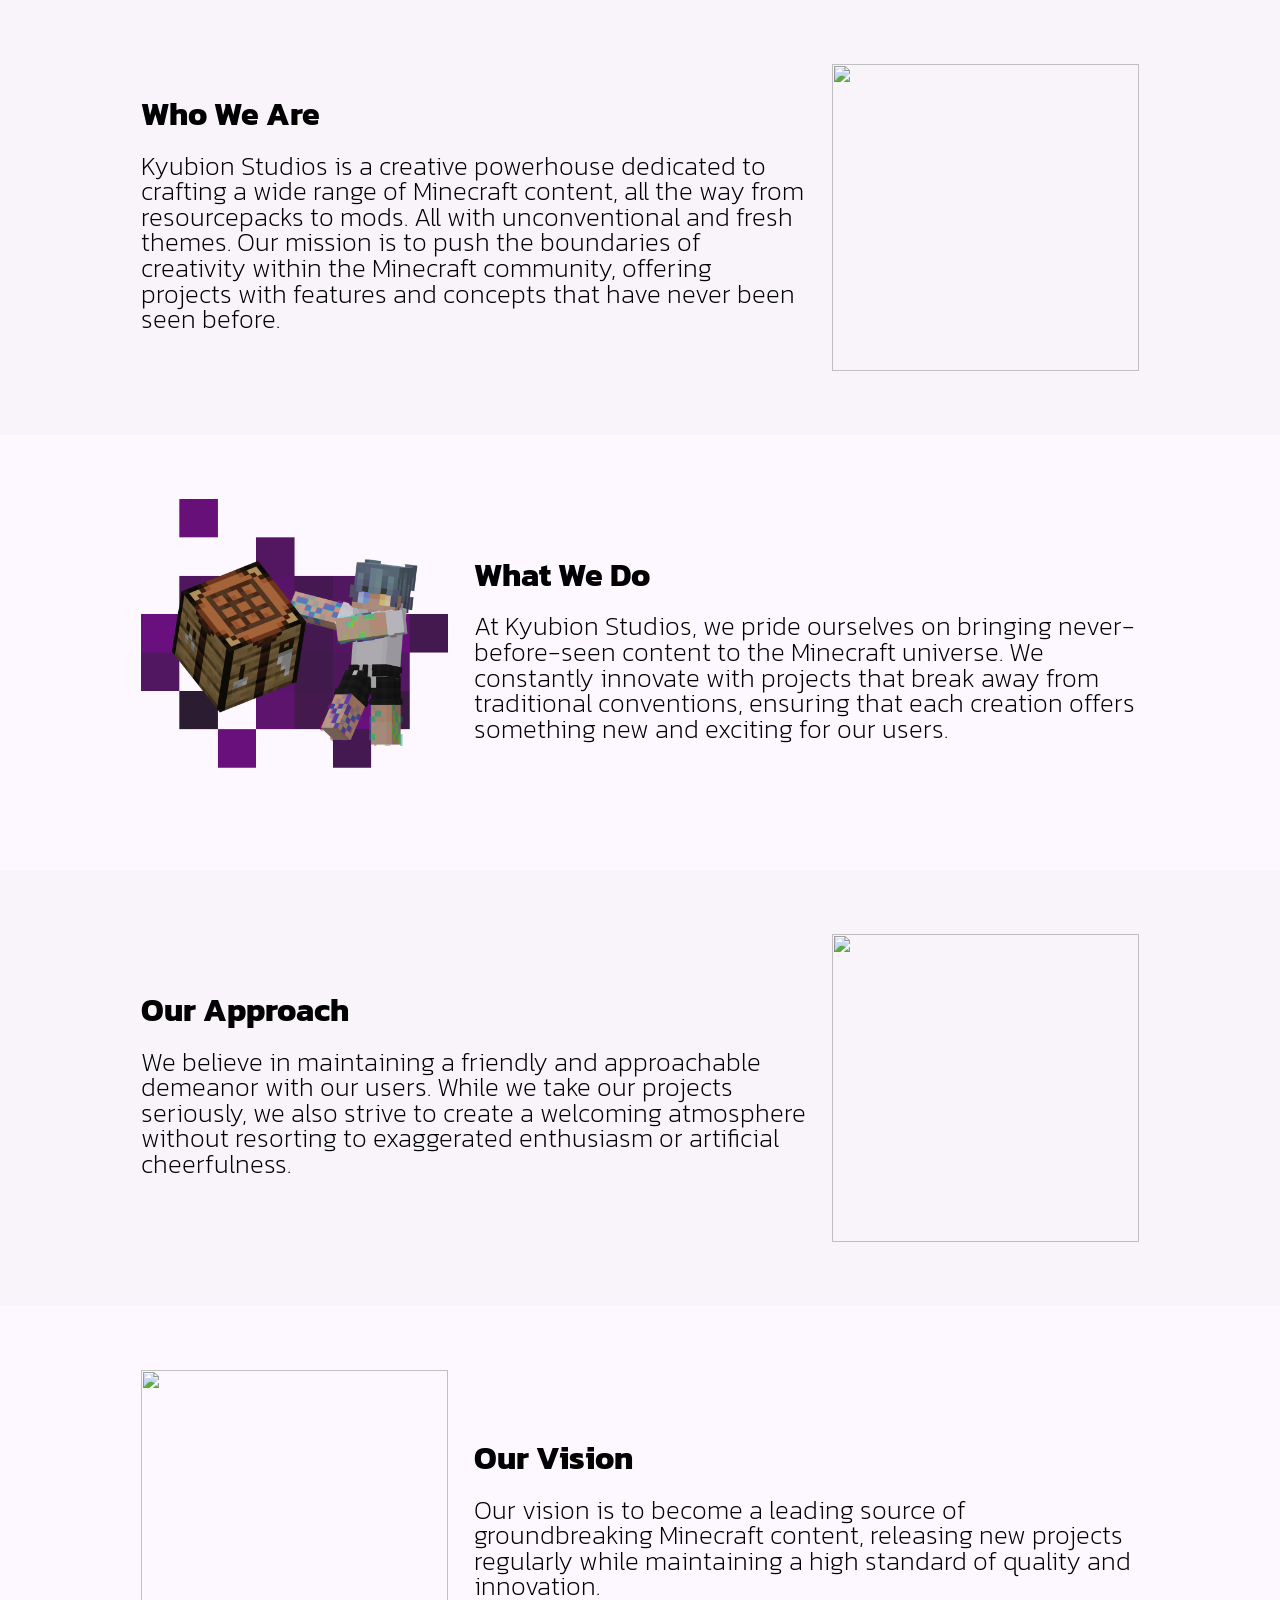
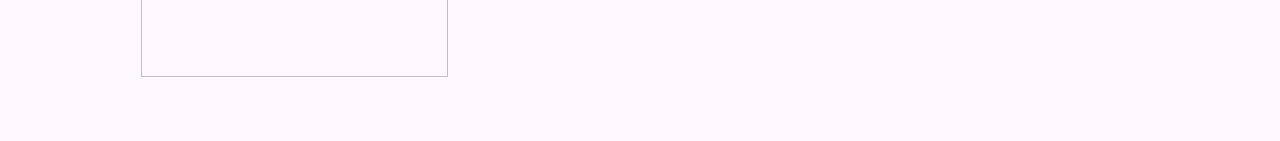
==== index.html @ 0e4218f9 "Development update" ====
<!DOCTYPE html>
<html lang="en">
  <head>
    <meta charset="UTF-8" />
    <meta name="viewport" content="width=device-width, initial-scale=1.0" />
    <link rel="stylesheet" href="header.css" />
    <link rel="stylesheet" href="main.css" />
    <link rel="stylesheet" href="footer.css" />
    <link rel="website icon" type="png" href="logo.png" />
    <title>Kyubion Studios</title>
  </head>
  <body>
    <header include-html="header.html"></header>
    <main>
      <section>
        <content>
          <h2>Who We Are</h2>
          <p>
            Kyubion Studios is a creative powerhouse dedicated to crafting a wide range of Minecraft content, all the way from resourcepacks to mods. All with unconventional and fresh themes. Our mission is to push the boundaries of creativity within the Minecraft community, offering projects with features and concepts that have never been seen before.
          </p>
        </content>
        <img src="wilyicaro_waving_with_chain_command_block.png" />
      </section>
      <section>
        <img src="ocoralznn_showing_crafting_table.png" />
        <content>
          <h2>What We Do</h2>
          <p>
            At Kyubion Studios, we pride ourselves on bringing never-before-seen content to the Minecraft universe. We constantly innovate with projects that break away from traditional conventions, ensuring that each creation offers something new and exciting for our users.
          </p>
        </content>
      </section>
      <section>
        <content>
          <h2>Our Approach</h2>
          <p>
            We believe in maintaining a friendly and approachable demeanor with our users. While we take our projects seriously, we also strive to create a welcoming atmosphere without resorting to exaggerated enthusiasm or artificial cheerfulness.
          </p>
        </content>
        <img src="noor_petting_spotted_wolf.png" />
      </section>
      <section>
        <img src="ari_using_spyglass.png" />
        <content>
          <h2>Our Vision</h2>
          <p>
            Our vision is to become a leading source of groundbreaking Minecraft content, releasing new projects regularly while maintaining a high standard of quality and innovation.
          </p>
        </content>
      </section>
    </main>
      <footer include-html="footer.html"></footer>
    <script src="include.js"></script>
  </body>
</html>
---- main.css ----
@import url("https://fonts.googleapis.com/css2?family=Kanit:ital,wght@0,100;0,200;0,300;0,400;0,500;0,600;0,700;0,800;0,900;1,100;1,200;1,300;1,400;1,500;1,600;1,700;1,800;1,900&family=Public+Sans&display=swap");

/* Reset */
* {
  margin: 0;
  padding: 0;
  font-family: "Kanit";
  border: 0;
  text-decoration: none;
}

/* Variables */
:root {
  /* Theme */
  --0cbc23af-08ba-4603-b0d4-faf972f132fb: #6e0f83;
  --d53153c5-2bb6-4e80-8a94-25578440e6e1: #fefefe;
  --6b1ee82f-3cb6-4887-b0fd-57c6d8aeea60: #000000;
  --34ace198-814d-4bdd-a836-f8d0bd5d73f1: #fdf8ff;
  --fab086d1-ad61-4538-9c7f-c8f016f77d40: #f8f4fa;
}

/* Styling */
main {
  color: var(--6b1ee82f-3cb6-4887-b0fd-57c6d8aeea60);
  background: var(--fab086d1-ad61-4538-9c7f-c8f016f77d40);
}

main section:nth-child(even) {
  background: var(--34ace198-814d-4bdd-a836-f8d0bd5d73f1);
}

main section content p {
  font-weight: 250;
  color: var(--6b1ee82f-3cb6-4887-B0FD-57c6d8aeea60);
}

/* Behaviour */
main {
  display: flex;
  flex-direction: column;
}

main section {
  padding: 5vw 11vw;
  display: flex;
  flex-direction: row;
  gap: 2vw;
}

main section content {
  display: flex;
  justify-content: center;
  flex-direction: column;
  gap: 2vw;
}

/* Blocks */
main section h2 {
  font-size: 2.5vw;
  line-height: 2vw;
}

main section p {
  font-size: 2vw;
  font-weight: 300;
  line-height: 2vw;
  color: var(--6b1ee82f-3cb6-4887-B0FD-57c6d8aeea60);
}

main section img {
  width: 24vw;
  height: 24vw;
}

/* Scrollbar */
::-webkit-scrollbar {
  width: 0.5rem;
}
::-webkit-scrollbar-track {
  background: #999;
  position: fixed;
}
::-webkit-scrollbar-thumb {
  background: #555;
}
::-webkit-scrollbar-thumb:hover {
  background: #444;
  border-radius: 100vw;
}
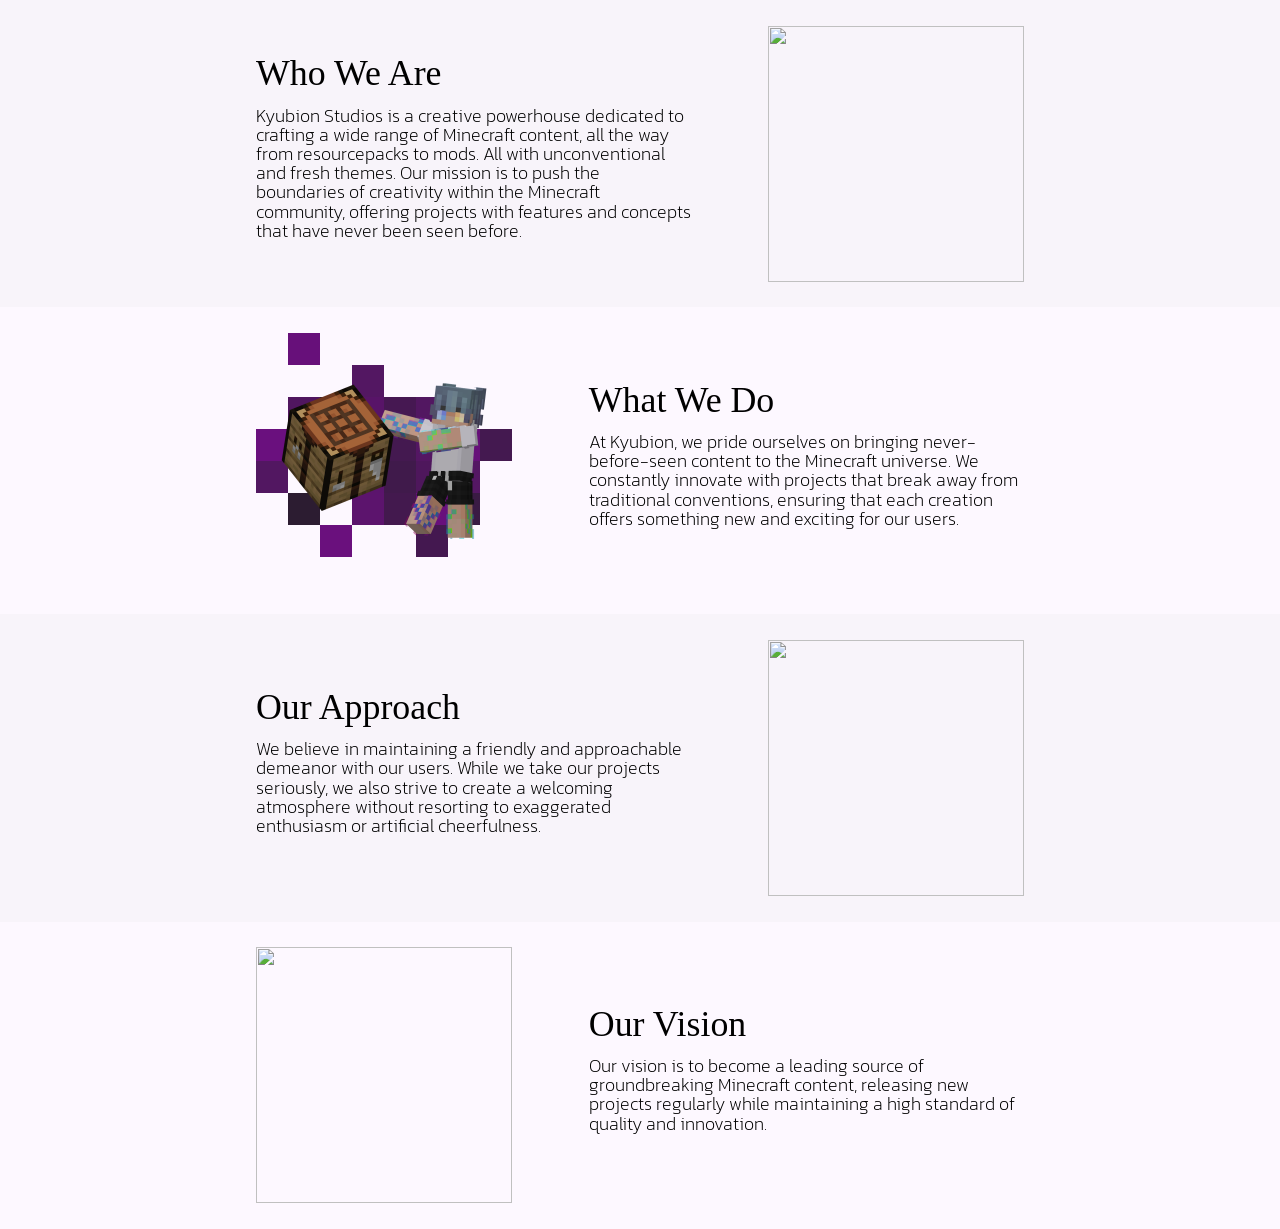
==== commit 07b06ec5: "Development update 4" ====
--- a/index.html
+++ b/index.html
@@ -26,7 +26,7 @@
         <content>
           <h2>What We Do</h2>
           <p>
-            At Kyubion Studios, we pride ourselves on bringing never-before-seen content to the Minecraft universe. We constantly innovate with projects that break away from traditional conventions, ensuring that each creation offers something new and exciting for our users.
+            At Kyubion, we pride ourselves on bringing never-before-seen content to the Minecraft universe. We constantly innovate with projects that break away from traditional conventions, ensuring that each creation offers something new and exciting for our users.
           </p>
         </content>
       </section>
--- a/main.css
+++ b/main.css
@@ -41,10 +41,10 @@
 }
 
 main section {
-  padding: 5vw 11vw;
+  padding: 2vw 20vw;
   display: flex;
   flex-direction: row;
-  gap: 2vw;
+  gap: 6vw;
 }
 
 main section content {
@@ -55,21 +55,40 @@
 }
 
 /* Blocks */
+main section h1 {
+  font-size: 3vw;
+  font-weight: 600;
+  line-height: 1vw;
+}
+
 main section h2 {
-  font-size: 2.5vw;
-  line-height: 2vw;
+  font-size: 2.8vw;
+  font-weight: 500;
+  line-height: 1vw;
+}
+
+main section h3 {
+  font-size: 2vw;
+  font-weight: 320;
+  line-height: 1vw;
+}
+
+main section h5 {
+  font-size: 2vw;
+  font-weight: 380;
+  line-height: 0vw;
 }
 
 main section p {
-  font-size: 2vw;
-  font-weight: 300;
-  line-height: 2vw;
+  font-size: 1.4vw;
+  font-weight: 310;
+  line-height: 1.5vw;
   color: var(--6b1ee82f-3cb6-4887-B0FD-57c6d8aeea60);
 }
 
 main section img {
-  width: 24vw;
-  height: 24vw;
+  width: 20vw;
+  height: 20vw;
 }
 
 /* Scrollbar */
--- a/footer.css
+++ b/footer.css
@@ -0,0 +1,89 @@
+/* Styling */
+footer {
+  background-color: var(--6b1ee82f-3cb6-4887-b0fd-57c6d8aeea60);
+}
+
+footer * {
+  color: var(--d53153c5-2bb6-4e80-8a94-25578440e6e1);
+}
+
+footer nav ul {
+  list-style: none;
+}
+
+footer nav ul a:hover {
+  text-decoration: underline;
+}
+
+footer nav ul li span {
+  text-decoration: line-through;
+
+}
+
+footer nav button {
+  color: var(--6b1ee82f-3cb6-4887-B0FD-57c6d8aeea60);
+  background: var(--d53153c5-2bb6-4e80-8a94-25578440e6e1);
+  border-radius: 1vw;
+}
+
+footer nav button:hover {
+  color: var(--6b1ee82f-3cb6-4887-b0fd-57c6d8aeea60);
+  background: var(--34ace198-814d-4bdd-a836-f8d0bd5d73f1);
+  border-radius: 1vw;
+}
+
+/* Behaviour */
+footer nav button:hover {
+  cursor: pointer;
+}
+
+/* Layout */
+footer {
+  display: flex;
+  flex-direction: column;
+}
+
+footer nav {
+  display: flex;
+  justify-content: space-between;
+  align-items: center;
+  padding: 1.2vw 3vw;
+}
+
+footer nav ul {
+  display: flex;
+  gap: 8vw;
+}
+
+footer nav button {
+  padding: 1.2vw 5vw;
+}
+
+footer nav img {
+  width: 6vw;
+}
+
+footer #title {
+  display: flex;
+  justify-content: center;
+  padding: 8vw 12vw 12vw 12vw;
+}
+
+/* Blocks */
+footer nav img {
+  width: 10vw;
+}
+
+footer nav button {
+  font-size: 1vw;
+}
+
+footer nav ul {
+  font-size: 1.2vw;
+}
+
+footer #title h1 {
+  text-align: center;
+  font-size: 7.9vw;
+  font-weight: 900;
+}
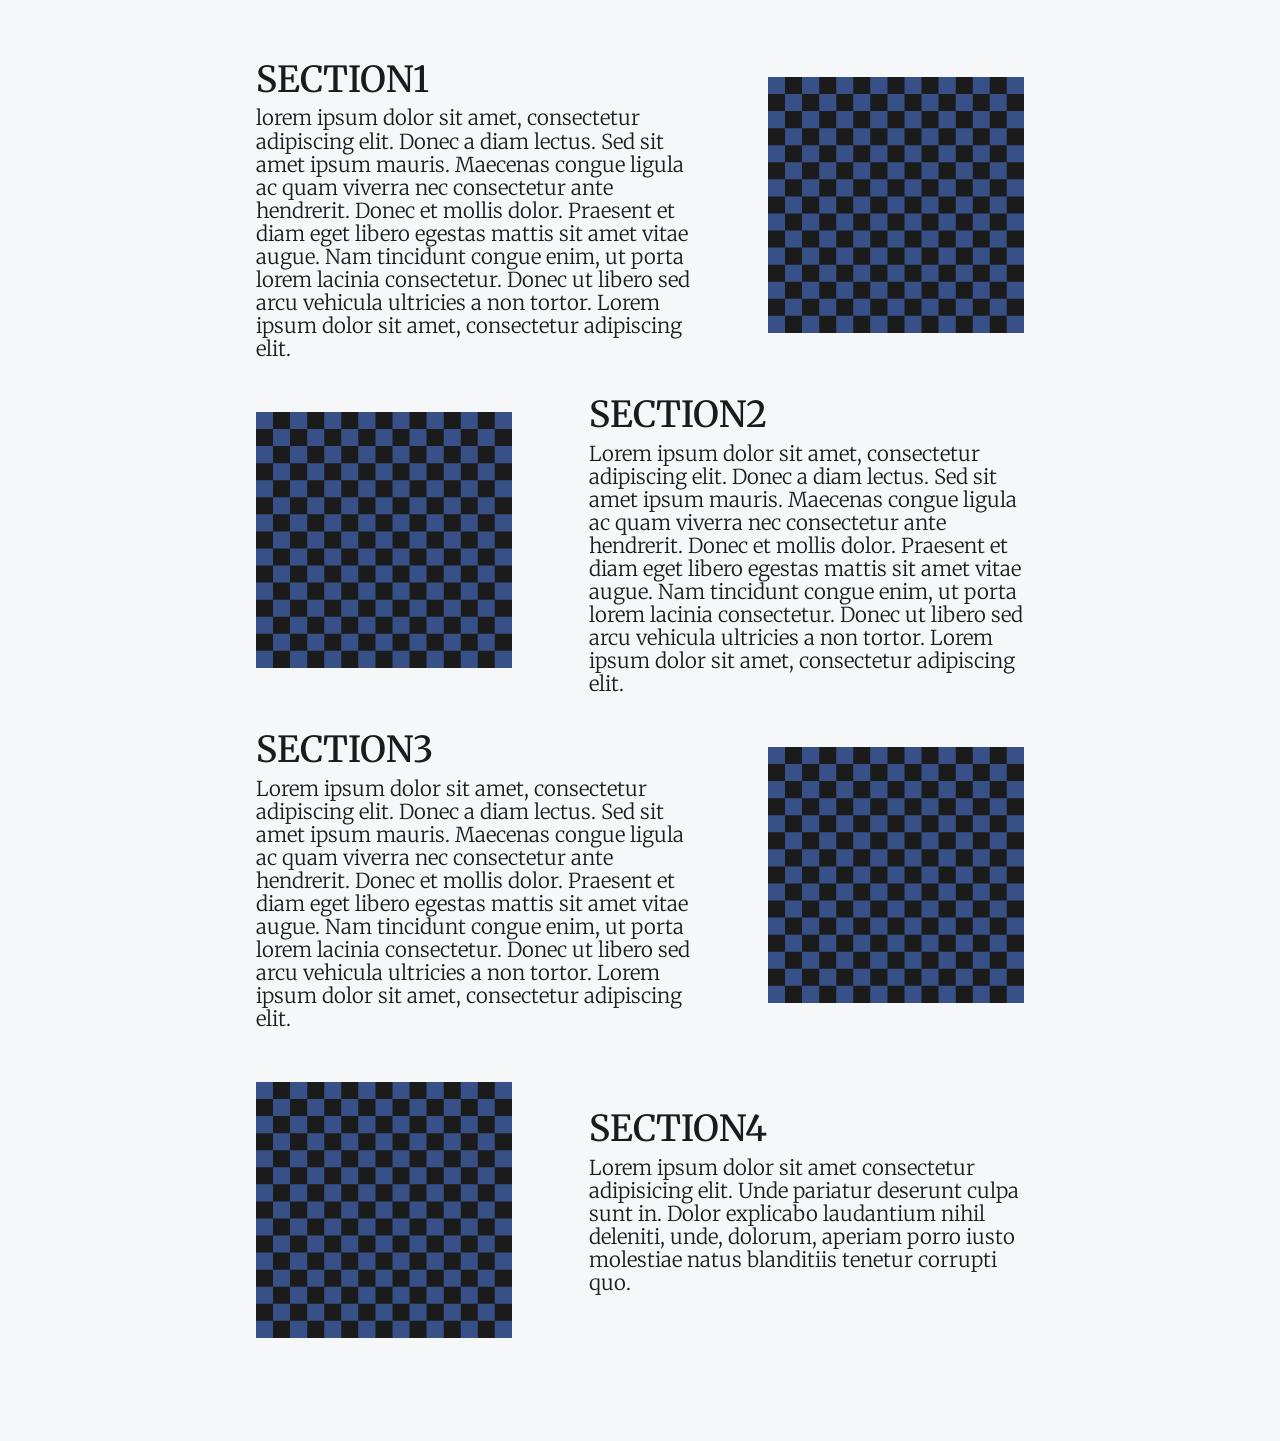
==== commit bf8bf262: "Development update 11" ====
--- a/index.html
+++ b/index.html
@@ -6,45 +6,45 @@
     <link rel="stylesheet" href="header.css" />
     <link rel="stylesheet" href="main.css" />
     <link rel="stylesheet" href="footer.css" />
-    <link rel="website icon" type="png" href="logo.png" />
-    <title>Kyubion Studios</title>
+    <link rel="website icon" type="png" href="assets/logo.png" />
+    <title>Choir Studios</title>
   </head>
   <body>
     <header include-html="header.html"></header>
     <main>
       <section>
         <content>
-          <h2>Who We Are</h2>
+          <h2>SECTION1</h2>
           <p>
-            Kyubion Studios is a creative powerhouse dedicated to crafting a wide range of Minecraft content, all the way from resourcepacks to mods. All with unconventional and fresh themes. Our mission is to push the boundaries of creativity within the Minecraft community, offering projects with features and concepts that have never been seen before.
+            lorem ipsum dolor sit amet, consectetur adipiscing elit. Donec a diam lectus. Sed sit amet ipsum mauris. Maecenas congue ligula ac quam viverra nec consectetur ante hendrerit. Donec et mollis dolor. Praesent et diam eget libero egestas mattis sit amet vitae augue. Nam tincidunt congue enim, ut porta lorem lacinia consectetur. Donec ut libero sed arcu vehicula ultricies a non tortor. Lorem ipsum dolor sit amet, consectetur adipiscing elit.
           </p>
         </content>
-        <img src="wilyicaro_waving_with_chain_command_block.png" />
+        <img src="assets/wilyicaro_waving_with_chain_command_block.png" />
       </section>
       <section>
-        <img src="ocoralznn_showing_crafting_table.png" />
+        <img src="assets/ocoralznn_showing_crafting_table.png" />
         <content>
-          <h2>What We Do</h2>
+          <h2>SECTION2</h2>
           <p>
-            At Kyubion, we pride ourselves on bringing never-before-seen content to the Minecraft universe. We constantly innovate with projects that break away from traditional conventions, ensuring that each creation offers something new and exciting for our users.
+            Lorem ipsum dolor sit amet, consectetur adipiscing elit. Donec a diam lectus. Sed sit amet ipsum mauris. Maecenas congue ligula ac quam viverra nec consectetur ante hendrerit. Donec et mollis dolor. Praesent et diam eget libero egestas mattis sit amet vitae augue. Nam tincidunt congue enim, ut porta lorem lacinia consectetur. Donec ut libero sed arcu vehicula ultricies a non tortor. Lorem ipsum dolor sit amet, consectetur adipiscing elit.
           </p>
         </content>
       </section>
       <section>
         <content>
-          <h2>Our Approach</h2>
+          <h2>SECTION3</h2>
           <p>
-            We believe in maintaining a friendly and approachable demeanor with our users. While we take our projects seriously, we also strive to create a welcoming atmosphere without resorting to exaggerated enthusiasm or artificial cheerfulness.
+            Lorem ipsum dolor sit amet, consectetur adipiscing elit. Donec a diam lectus. Sed sit amet ipsum mauris. Maecenas congue ligula ac quam viverra nec consectetur ante hendrerit. Donec et mollis dolor. Praesent et diam eget libero egestas mattis sit amet vitae augue. Nam tincidunt congue enim, ut porta lorem lacinia consectetur. Donec ut libero sed arcu vehicula ultricies a non tortor. Lorem ipsum dolor sit amet, consectetur adipiscing elit.
           </p>
         </content>
-        <img src="noor_petting_spotted_wolf.png" />
+        <img src="assets/noor_petting_spotted_wolf.png" />
       </section>
       <section>
-        <img src="ari_using_spyglass.png" />
+        <img src="assets/ari_using_spyglass.png" />
         <content>
-          <h2>Our Vision</h2>
+          <h2>SECTION4</h2>
           <p>
-            Our vision is to become a leading source of groundbreaking Minecraft content, releasing new projects regularly while maintaining a high standard of quality and innovation.
+            Lorem ipsum dolor sit amet consectetur adipisicing elit. Unde pariatur deserunt culpa sunt in. Dolor explicabo laudantium nihil deleniti, unde, dolorum, aperiam porro iusto molestiae natus blanditiis tenetur corrupti quo.
           </p>
         </content>
       </section>
--- a/header.css
+++ b/header.css
@@ -0,0 +1,159 @@
+/* Styling */
+@media (prefers-color-scheme: dark) {
+  header {
+    background-image: url("assets/banner.png");
+    background-size: cover;
+    background-position: center;
+  }
+
+  header * {
+    color: var(--34ace198-814d-4bdd-a836-f8d0bd5d73f1);
+  }
+
+  header #title h1 {
+    color: var(--0cbc23af-08ba-4603-b0d4-faf972f132fb);
+  }
+
+  header nav #home-button {
+    background-image: url("assets/title.png");
+    background-size: contain;
+    background-repeat: no-repeat;
+    background-color: transparent;
+  }
+
+  header nav ul {
+    list-style: none;
+  }
+
+  header nav ul a:hover {
+    text-decoration: underline;
+  }
+
+  header nav ul li span {
+    text-decoration: line-through;
+
+  }
+
+  header nav {
+    background-color: var(--b6fb159a-a975-467c-ace7-66acf494b503);
+  }
+
+  header nav #patreon-button {
+    color: var(--b6fb159a-a975-467c-ace7-66acf494b503);
+    background: var(--34ace198-814d-4bdd-a836-f8d0bd5d73f1);
+    border-radius: 0.6vw;
+  }
+
+  header nav #patreon-button:hover {
+    color: var(--6b1ee82f-3cb6-4887-b0fd-57c6d8aeea60);
+    background: var(--a4a08165-7fb4-4139-a577-6eef8a521f9f);
+    border-radius: 0.6vw;
+  }
+}
+
+@media (prefers-color-scheme: light) {
+  header {
+    background-image: url("assets/banner.png");
+    background-size: cover;
+    background-position: center;
+  }
+
+  header * {
+    color: var(--6b1ee82f-3cb6-4887-b0fd-57c6d8aeea60);
+  }
+
+  header #title h1 {
+    color: var(--0cbc23af-08ba-4603-b0d4-faf972f132fb);
+  }
+
+  header nav #home-button {
+    background-image: url("assets/title_dark-mode.png");
+    background-size: contain;
+    background-repeat: no-repeat;
+    background-color: transparent;
+  }
+
+  header nav ul {
+    list-style: none;
+  }
+
+  header nav ul a:hover {
+    text-decoration: underline;
+  }
+
+  header nav ul li span {
+    text-decoration: line-through;
+
+  }
+
+  header nav {
+    background-color: var(--34ace198-814d-4bdd-a836-f8d0bd5d73f1);
+  }
+
+  header nav #patreon-button {
+    color: var(--34ace198-814d-4bdd-a836-f8d0bd5d73f1);
+    background: var(--0cbc23af-08ba-4603-b0d4-faf972f132fb);
+    border-radius: 0.6vw;
+  }
+
+  header nav #patreon-button:hover {
+    color: var(--6b1ee82f-3cb6-4887-b0fd-57c6d8aeea60);
+    background: var(--a4a08165-7fb4-4139-a577-6eef8a521f9f);
+    border-radius: 0.6vw;
+  }
+}
+
+/* Behaviour */
+header nav button:hover {
+  cursor: pointer;
+}
+
+/* Layout */
+header {
+  display: flex;
+  flex-direction: column;
+}
+
+header nav {
+  display: flex;
+  justify-content: space-between;
+  align-items: center;
+  padding: 0.6vw 3vw;
+}
+
+header nav ul {
+  display: flex;
+  gap: 3vw;
+}
+
+header nav #patreon-button {
+  padding: 0.6vw 2vw;
+}
+
+header #title {
+  display: flex;
+  justify-content: center;
+  padding: 16vw 12vw 16vw 12vw;
+}
+
+/* Blocks */
+header nav #home-button {
+  width: 10vw;
+  height: 2vw;
+}
+
+header nav #patreon-button {
+  font-size: 1.2vw;
+  font-weight: 300;
+}
+
+header nav ul {
+  font-size: 1.2vw;
+  font-weight: 500;
+}
+
+header #title h1 {
+  text-align: center;
+  font-size: 6vw;
+  font-weight: 700;
+}
--- a/main.css
+++ b/main.css
@@ -1,10 +1,10 @@
-@import url("https://fonts.googleapis.com/css2?family=Kanit:ital,wght@0,100;0,200;0,300;0,400;0,500;0,600;0,700;0,800;0,900;1,100;1,200;1,300;1,400;1,500;1,600;1,700;1,800;1,900&family=Public+Sans&display=swap");
+@import url('https://fonts.googleapis.com/css2?family=Merriweather:ital,opsz,wght@0,18..144,300..900;1,18..144,300..900&display=swap');
 
 /* Reset */
 * {
   margin: 0;
   padding: 0;
-  font-family: "Kanit";
+  font-family: "Merriweather", serif;
   border: 0;
   text-decoration: none;
 }
@@ -12,26 +12,47 @@
 /* Variables */
 :root {
   /* Theme */
-  --0cbc23af-08ba-4603-b0d4-faf972f132fb: #6e0f83;
+  --a4a08165-7fb4-4139-a577-6eef8a521f9f: #D6DEEF;
+  --0cbc23af-08ba-4603-b0d4-faf972f132fb: #375188;
   --d53153c5-2bb6-4e80-8a94-25578440e6e1: #fefefe;
-  --6b1ee82f-3cb6-4887-b0fd-57c6d8aeea60: #000000;
-  --34ace198-814d-4bdd-a836-f8d0bd5d73f1: #fdf8ff;
-  --fab086d1-ad61-4538-9c7f-c8f016f77d40: #f8f4fa;
+  --b6fb159a-a975-467c-ace7-66acf494b503: #292929;
+  --6b1ee82f-3cb6-4887-b0fd-57c6d8aeea60: #1B1B1B;
+  --34ace198-814d-4bdd-a836-f8d0bd5d73f1: #F5F7F9;
+  --ebc70766-d6f5-475d-8006-409067ec6ef6: #3F464D;
+  --fab086d1-ad61-4538-9c7f-c8f016f77d40: #ECEEF4;
 }
 
 /* Styling */
-main {
-  color: var(--6b1ee82f-3cb6-4887-b0fd-57c6d8aeea60);
-  background: var(--fab086d1-ad61-4538-9c7f-c8f016f77d40);
+@media (prefers-color-scheme: light) {
+  main {
+    color: var(--6b1ee82f-3cb6-4887-b0fd-57c6d8aeea60);
+    background: var(--34ace198-814d-4bdd-a836-f8d0bd5d73f1);
+  }
+
+  main section content p {
+    font-weight: 250;
+    color: var(--6b1ee82f-3cb6-4887-B0FD-57c6d8aeea60);
+  }
+
+  * section p {
+    color: var(--6b1ee82f-3cb6-4887-B0FD-57c6d8aeea60);
+  }
 }
 
-main section:nth-child(even) {
-  background: var(--34ace198-814d-4bdd-a836-f8d0bd5d73f1);
-}
+@media (prefers-color-scheme: dark) {
+  main {
+    color: var(--34ace198-814d-4bdd-a836-f8d0bd5d73f1);
+    background: var(--b6fb159a-a975-467c-ace7-66acf494b503);
+  }
 
-main section content p {
-  font-weight: 250;
-  color: var(--6b1ee82f-3cb6-4887-B0FD-57c6d8aeea60);
+  main section content p {
+    font-weight: 250;
+    color: var(--6b1ee82f-3cb6-4887-B0FD-57c6d8aeea60);
+  }
+
+  * section p {
+    color: var(--6b1ee82f-3cb6-4887-B0FD-57c6d8aeea60);
+  }
 }
 
 /* Behaviour */
@@ -54,36 +75,46 @@
   gap: 2vw;
 }
 
+/* Layout */
+* main {
+  padding: 4vw 0vw 6vw 0vw;
+}
+
 /* Blocks */
-main section h1 {
-  font-size: 3vw;
+* section h1 {
+  font-size: 3.4vw;
   font-weight: 600;
   line-height: 1vw;
 }
 
-main section h2 {
+* section h2 {
   font-size: 2.8vw;
-  font-weight: 500;
-  line-height: 1vw;
+  font-weight: 530;
+  line-height: 0.4vw;
 }
 
-main section h3 {
+* section h3 {
   font-size: 2vw;
   font-weight: 320;
   line-height: 1vw;
 }
 
-main section h5 {
-  font-size: 2vw;
+* section h5 {
+  font-size: 1.2vw;
   font-weight: 380;
   line-height: 0vw;
 }
 
-main section p {
-  font-size: 1.4vw;
+* section h6 {
+  font-size: 0.9vw;
+  font-weight: 200;
+  line-height: 0vw;
+}
+
+* section p {
+  font-size: 1.6vw;
   font-weight: 310;
-  line-height: 1.5vw;
-  color: var(--6b1ee82f-3cb6-4887-B0FD-57c6d8aeea60);
+  line-height: 1.8vw;
 }
 
 main section img {
--- a/footer.css
+++ b/footer.css
@@ -5,6 +5,12 @@
 
 footer * {
   color: var(--d53153c5-2bb6-4e80-8a94-25578440e6e1);
+}
+
+
+footer a {
+  color: var(--a4a08165-7fb4-4139-a577-6eef8a521f9f);
+  text-decoration: underline;
 }
 
 footer nav ul {
@@ -17,7 +23,6 @@
 
 footer nav ul li span {
   text-decoration: line-through;
-
 }
 
 footer nav button {
@@ -38,52 +43,47 @@
 }
 
 /* Layout */
+
 footer {
   display: flex;
   flex-direction: column;
 }
 
+footer img {
+  padding: 12vw 4vw;
+}
+
 footer nav {
   display: flex;
-  justify-content: space-between;
+  justify-content: center;
   align-items: center;
-  padding: 1.2vw 3vw;
+  padding: 13vw 3vw;
 }
 
 footer nav ul {
   display: flex;
-  gap: 8vw;
+  flex-direction: column;
+  gap: 2vw;
 }
 
 footer nav button {
   padding: 1.2vw 5vw;
 }
 
-footer nav img {
-  width: 6vw;
+footer section {
+  display: flex;
+  flex-direction: row;
+  gap: 2vw;
 }
 
-footer #title {
+footer section content {
   display: flex;
-  justify-content: center;
-  padding: 8vw 12vw 12vw 12vw;
+  justify-content: left;
+  flex-direction: column;
+  gap: 2vw;
 }
 
 /* Blocks */
-footer nav img {
-  width: 10vw;
-}
-
-footer nav button {
-  font-size: 1vw;
-}
-
-footer nav ul {
-  font-size: 1.2vw;
-}
-
-footer #title h1 {
-  text-align: center;
-  font-size: 7.9vw;
-  font-weight: 900;
+footer section content img {
+  width: 26vw;
 }
